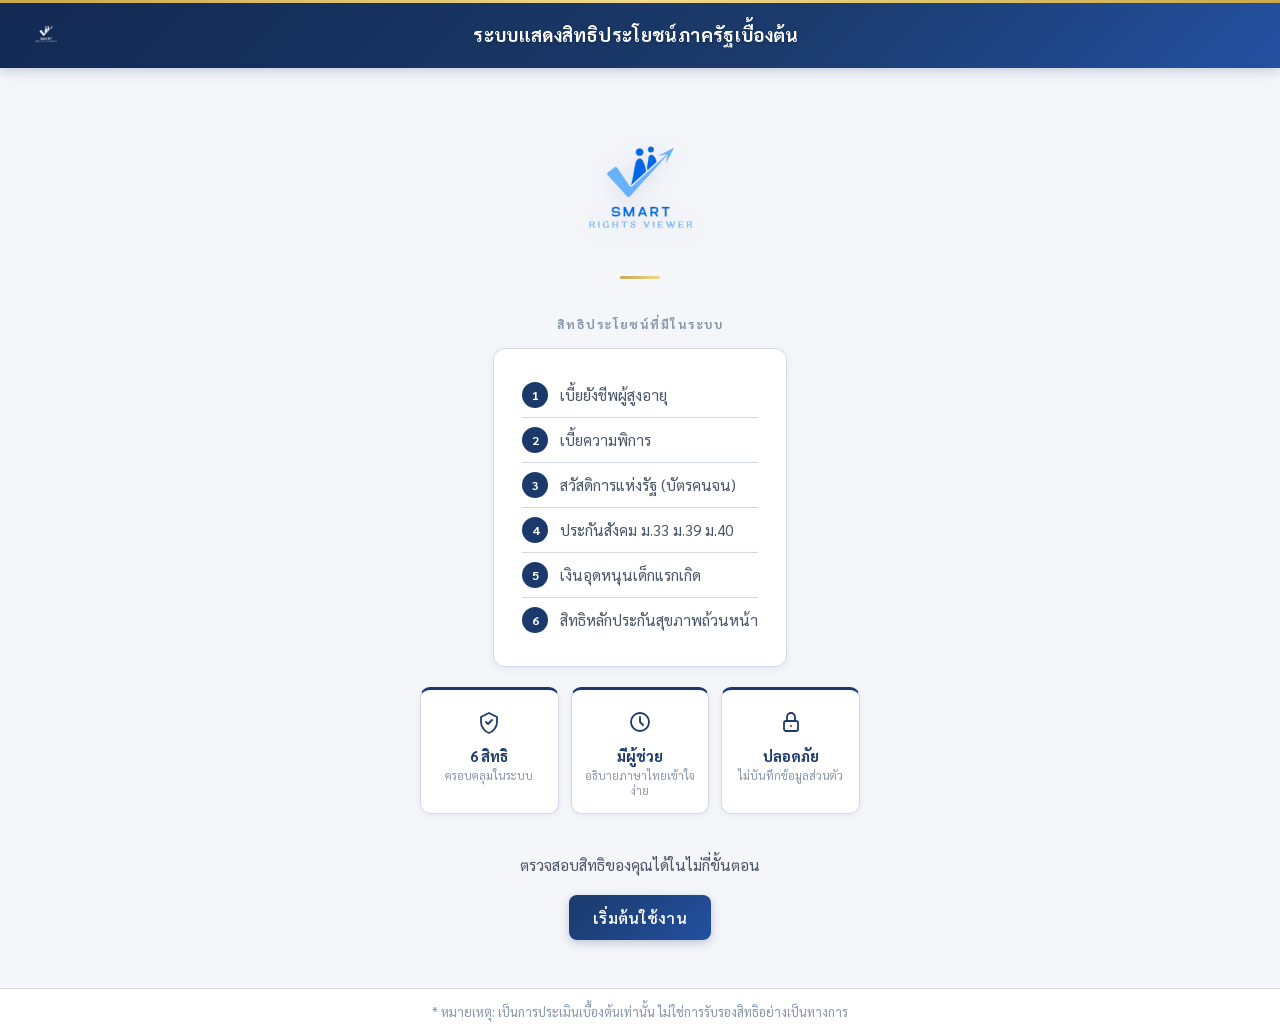
==== index.html @ a603fcb4 "Add Project Mobile" ====
<!DOCTYPE html>
<html lang="th">
<head>
  <meta charset="UTF-8" />
  <meta name="viewport" content="width=device-width, initial-scale=1.0" />
  <title>Smart Rights Viewer</title>
  <link rel="icon" type="image/png" href="logo.png" />
  <link rel="manifest" href="manifest.json" />
  <meta name="theme-color" content="#1B3A6B" />
  <meta name="mobile-web-app-capable" content="yes" />
  <meta name="apple-mobile-web-app-capable" content="yes" />
  <meta name="apple-mobile-web-app-title" content="Smart Rights" />
  <meta name="apple-mobile-web-app-status-bar-style" content="black-translucent" />
  <link rel="apple-touch-icon" href="icons/apple-touch-icon.png" />
  <link href="https://fonts.googleapis.com/css2?family=Sarabun:wght@300;400;500;600;700&display=swap" rel="stylesheet" />
  <link rel="stylesheet" href="styles.css" />
  <style>
    /* กล่องเนื้อหาหลัก จัดกึ่งกลางแนวตั้ง-แนวนอน เต็มความสูงที่เหลือจาก header */
    .content-area {
      flex: 1;
      display: flex;
      flex-direction: column;
      align-items: center;
      justify-content: center;
      padding: 48px 24px 36px;
      text-align: center;
      min-height: calc(100vh - 68px);
    }

    /* อนิเมชันค่อยๆ เลื่อนขึ้นและปรากฏทีละบล็อก (ใช้ :nth-child ไล่ delay ตามลำดับ 4 บล็อกในหน้า) */
    .fade-in {
      opacity: 0;
      transform: translateY(16px);
      animation: fadeUp 0.6s ease forwards;
    }
    .fade-in:nth-child(1) { animation-delay: 0.05s; }
    .fade-in:nth-child(2) { animation-delay: 0.15s; }
    .fade-in:nth-child(3) { animation-delay: 0.25s; }
    .fade-in:nth-child(4) { animation-delay: 0.35s; }

    @keyframes fadeUp {
      to { opacity: 1; transform: translateY(0); }
    }

    /* โลโก้ใหญ่กลางหน้าแรก */
    .hero-logo {
      width: 180px;
      margin: 0 auto 8px;
      display: block;
      filter: drop-shadow(0 4px 12px rgba(27,58,107,0.15));
    }

    /* เส้นคั่นสั้นสีทอง ใต้โลโก้ */
    .section-divider {
      width: 40px; height: 3px;
      background: linear-gradient(90deg, var(--gold), var(--gold-light));
      border-radius: 2px;
      margin: 16px auto 24px;
    }

    .rights-label {
      font-size: 0.78rem; font-weight: 700;
      letter-spacing: 0.12em; text-transform: uppercase;
      color: var(--text-muted); margin-bottom: 16px;
    }

    /* การ์ดแสดงรายการสิทธิทั้ง 6 อย่างที่ระบบรองรับ (static ไม่ได้ดึงจาก API) */
    .rights-card {
      background: var(--card-bg); border: 1px solid var(--border);
      border-radius: 12px; padding: 24px 28px; margin-bottom: 20px;
      box-shadow: 0 2px 8px rgba(27,58,107,0.07);
      text-align: left; max-width: 400px; width: 100%;
    }

    .rights-list { list-style: none; padding: 0; margin: 0; }
    .rights-list li {
      padding: 9px 0; font-size: 0.95rem; color: var(--text-sub);
      display: flex; align-items: center; gap: 12px;
      border-bottom: 1px solid var(--border);
    }
    .rights-list li:last-child { border-bottom: none; }
    .rights-list li .num {
      width: 26px; height: 26px; border-radius: 50%;
      background: var(--navy); color: #fff;
      font-size: 0.78rem; font-weight: 700;
      display: flex; align-items: center; justify-content: center; flex-shrink: 0;
    }

    /* ── Feature bar ── */
    /* แถบการ์ดเล็ก 3 ใบ โชว์จุดเด่นของระบบ (จำนวนสิทธิ/ผู้ช่วย AI/ความปลอดภัย) */
    .feature-bar {
      display: flex; gap: 12px;
      justify-content: center; flex-wrap: wrap;
      margin-bottom: 24px; max-width: 440px; width: 100%;
    }
    .feature-item {
      background: var(--card-bg);
      border: 1px solid var(--border);
      border-top: 3px solid var(--navy);
      border-radius: 10px;
      padding: 16px 12px 14px;
      flex: 1; min-width: 95px;
      box-shadow: 0 2px 6px rgba(27,58,107,0.06);
      text-align: center;
    }
    .feature-icon {
      width: 32px; height: 32px;
      margin: 0 auto 8px;
      display: flex; align-items: center; justify-content: center;
    }
    .feature-icon svg { width: 24px; height: 24px; stroke: var(--navy); }
    .feature-value {
      font-size: 0.92rem; font-weight: 700;
      color: var(--navy); line-height: 1.3;
    }
    .feature-label {
      font-size: 0.7rem; color: var(--text-muted);
      margin-top: 3px; line-height: 1.4;
    }

    /* ข้อความชวนกดปุ่มเริ่มต้นใช้งาน */
    .tagline {
      font-size: 0.97rem; color: var(--text-sub); margin-bottom: 20px;
    }

    /* หมายเหตุท้ายหน้าแรก */
    .footer-note {
      font-size: 0.8rem; color: var(--text-muted);
      padding: 14px 24px; border-top: 1px solid var(--border);
      text-align: center; background: #fff;
    }

    .header-logo {
      width: 36px; height: 36px;
      object-fit: contain; filter: brightness(0) invert(1);
    }
  </style>
</head>
<body>

  <div class="app-header">
    <img src="logo.png" alt="Smart Rights Viewer" class="header-logo" />
    <h1>ระบบแสดงสิทธิประโยชน์ภาครัฐเบื้องต้น</h1>
    <div class="header-spacer"></div>
  </div>

  <div class="content-area">

    <!-- 1: Logo -->
    <div class="fade-in">
      <img src="logo.png" alt="Smart Rights Viewer" class="hero-logo" />
      <div class="section-divider"></div>
    </div>

    <!-- 2: Rights list -->
    <div class="fade-in">
      <p class="rights-label">สิทธิประโยชน์ที่มีในระบบ</p>
      <div class="rights-card">
        <ul class="rights-list">
          <li><span class="num">1</span> เบี้ยยังชีพผู้สูงอายุ</li>
          <li><span class="num">2</span> เบี้ยความพิการ</li>
          <li><span class="num">3</span> สวัสดิการแห่งรัฐ (บัตรคนจน)</li>
          <li><span class="num">4</span> ประกันสังคม ม.33 ม.39 ม.40</li>
          <li><span class="num">5</span> เงินอุดหนุนเด็กแรกเกิด</li>
          <li><span class="num">6</span> สิทธิหลักประกันสุขภาพถ้วนหน้า</li>
        </ul>
      </div>
    </div>

    <!-- 3: Feature highlights -->
    <div class="fade-in feature-bar">

      <div class="feature-item">
        <div class="feature-icon">
          <svg viewBox="0 0 24 24" fill="none" stroke-width="1.8" stroke-linecap="round" stroke-linejoin="round">
            <path d="M12 3L4 7v5c0 5 3.5 9.5 8 11 4.5-1.5 8-6 8-11V7L12 3z"/>
            <path d="M9 12l2 2 4-4"/>
          </svg>
        </div>
        <div class="feature-value">6 สิทธิ</div>
        <div class="feature-label">ครอบคลุมในระบบ</div>
      </div>

      <div class="feature-item">
        <div class="feature-icon">
          <svg viewBox="0 0 24 24" fill="none" stroke-width="1.8" stroke-linecap="round" stroke-linejoin="round">
            <circle cx="12" cy="12" r="9"/>
            <path d="M12 7v5l3 3"/>
          </svg>

        </div>
        <div class="feature-value">มีผู้ช่วย</div>
        <div class="feature-label">อธิบายภาษาไทยเข้าใจง่าย</div>
      </div>

      <div class="feature-item">
        <div class="feature-icon">
          <svg viewBox="0 0 24 24" fill="none" stroke-width="1.8" stroke-linecap="round" stroke-linejoin="round">
            <rect x="5" y="11" width="14" height="10" rx="2"/>
            <path d="M8 11V7a4 4 0 018 0v4"/>
            <circle cx="12" cy="16" r="1" fill="var(--navy)" stroke="none"/>
          </svg>
        </div>
        <div class="feature-value">ปลอดภัย</div>
        <div class="feature-label">ไม่บันทึกข้อมูลส่วนตัว</div>
      </div>

    </div>

    <!-- 4: CTA — ปุ่มพาไปหน้ากรอกข้อมูล (input.html) เพื่อเริ่ม flow ตรวจสอบสิทธิ -->
    <div class="fade-in">
      <p class="tagline">ตรวจสอบสิทธิของคุณได้ในไม่กี่ขั้นตอน</p>
      <a class="btn-action primary" href="input.html">เริ่มต้นใช้งาน</a>
      <div style="margin-top:12px"><button id="install-btn" class="btn-action secondary" style="display:none" onclick="installApp()">ติดตั้งแอปลงเครื่อง</button></div>
    </div>

  </div>

  <div class="footer-note">* หมายเหตุ: เป็นการประเมินเบื้องต้นเท่านั้น ไม่ใช่การรับรองสิทธิอย่างเป็นทางการ</div>

  <script src="pwa.js"></script>
</body>
</html>
---- styles.css ----
/* =============================================================
   styles.css  —  Shared styles for all pages
   ============================================================= */

/* ── Variables ─────────────────────────────────────────────── */
/* สีหลักของธีม (โทนกรมท่า+ทอง) ใช้ผ่าน var(--xxx) ในทุกไฟล์ CSS/inline style ของเว็บ */
:root {
  --navy:       #1B3A6B;
  --navy-dark:  #122952;
  --navy-light: #2350A0;
  --gold:       #C8A84B;
  --gold-light: #F0D98B;
  --surface:    #F4F6FA;
  --card-bg:    #FFFFFF;
  --border:     #D0D8E8;
  --text-main:  #1A2340;
  --text-sub:   #4A5568;
  --text-muted: #8796AB;
}

/* ── Reset & Base ───────────────────────────────────────────── */
/* box-sizing มาตรฐาน + ฟอนต์/สีพื้นหลังพื้นฐานของทุกหน้า */
* { box-sizing: border-box; }

body {
  font-family: 'Sarabun', sans-serif;
  background: var(--surface);
  min-height: 100vh;
  color: var(--text-main);
  font-size: 16px;
  margin: 0;
}

/* ── Header ─────────────────────────────────────────────────── */
/* แถบ header สีกรมท่าแบบ sticky ด้านบนของทุกหน้า มีเส้นสีทองคาดบน */
.app-header {
  background: linear-gradient(135deg, var(--navy-dark) 0%, var(--navy) 60%, var(--navy-light) 100%);
  padding: 0 28px;
  height: 68px;
  display: flex;
  align-items: center;
  position: sticky;
  top: 0;
  z-index: 100;
  box-shadow: 0 2px 12px rgba(27,58,107,0.25);
}

/* gold accent line at top of header */
.app-header::before {
  content: '';
  position: absolute;
  top: 0; left: 0; right: 0;
  height: 3px;
  background: linear-gradient(90deg, var(--gold), var(--gold-light), var(--gold));
}

.app-header h1 {
  flex: 1;
  text-align: center;
  font-size: 1.15rem;
  font-weight: 700;
  margin: 0;
  color: #fff;
  letter-spacing: 0.02em;
  text-shadow: 0 1px 3px rgba(0,0,0,0.2);
}

.header-spacer { width: 44px; }

/* ── Buttons ────────────────────────────────────────────────── */
/* ปุ่มมาตรฐาน 2 แบบ: primary (สีเข้มเน้นการกระทำหลัก) และ secondary (ขอบบาง ใช้รอง) */
.btn-action {
  border: none;
  border-radius: 8px;
  padding: 12px 24px;
  font-family: 'Sarabun', sans-serif;
  font-size: 0.97rem;
  font-weight: 600;
  cursor: pointer;
  transition: all 0.2s;
  letter-spacing: 0.01em;
  text-decoration: none;
  display: inline-flex;
  align-items: center;
  justify-content: center;
}
.btn-action.primary {
  background: linear-gradient(135deg, var(--navy) 0%, var(--navy-light) 100%);
  color: #fff;
  box-shadow: 0 3px 10px rgba(27,58,107,0.25);
}
.btn-action.primary:hover {
  background: linear-gradient(135deg, var(--navy-dark) 0%, var(--navy) 100%);
  box-shadow: 0 4px 14px rgba(27,58,107,0.35);
  transform: translateY(-1px);
}
.btn-action.secondary {
  background: #fff;
  color: var(--navy);
  border: 1.5px solid var(--border);
}
.btn-action.secondary:hover {
  background: var(--surface);
  border-color: var(--navy-light);
}

/* ── Section title (used on input & result) ─────────────────── */
/* หัวข้อย่อยตัวพิมพ์ใหญ่พร้อมขีดสีทองด้านหน้า ใช้คั่นแต่ละส่วนของเนื้อหา */
.section-title {
  font-size: 0.75rem;
  font-weight: 700;
  letter-spacing: 0.12em;
  text-transform: uppercase;
  color: var(--navy);
  margin-bottom: 20px;
  padding-bottom: 10px;
  border-bottom: 2px solid var(--border);
  display: flex;
  align-items: center;
  gap: 8px;
}
.section-title::before {
  content: '';
  display: inline-block;
  width: 4px;
  height: 16px;
  background: var(--gold);
  border-radius: 2px;
}

/* ── Footer actions bar ─────────────────────────────────────── */
/* แถบปุ่มล่างสุดของหน้า (input.html / result.html) ติดกับขอบล่างพร้อมเงาบางๆ */
.footer-actions {
  border-top: 1px solid var(--border);
  padding: 18px 32px;
  display: flex;
  gap: 12px;
  background: #fff;
  box-shadow: 0 -2px 8px rgba(27,58,107,0.06);
}

/* ── Responsive ─────────────────────────────────────────────── */
@media (max-width: 576px) {
  .app-header h1  { font-size: 0.95rem; }
  .footer-actions { padding: 14px 16px; }
}
/* ── PWA: รองรับ notch / status bar โปร่งใสบน iOS ── */
.app-header { padding-top: env(safe-area-inset-top); height: calc(68px + env(safe-area-inset-top)); }
.footer-actions { padding-bottom: calc(18px + env(safe-area-inset-bottom)); }
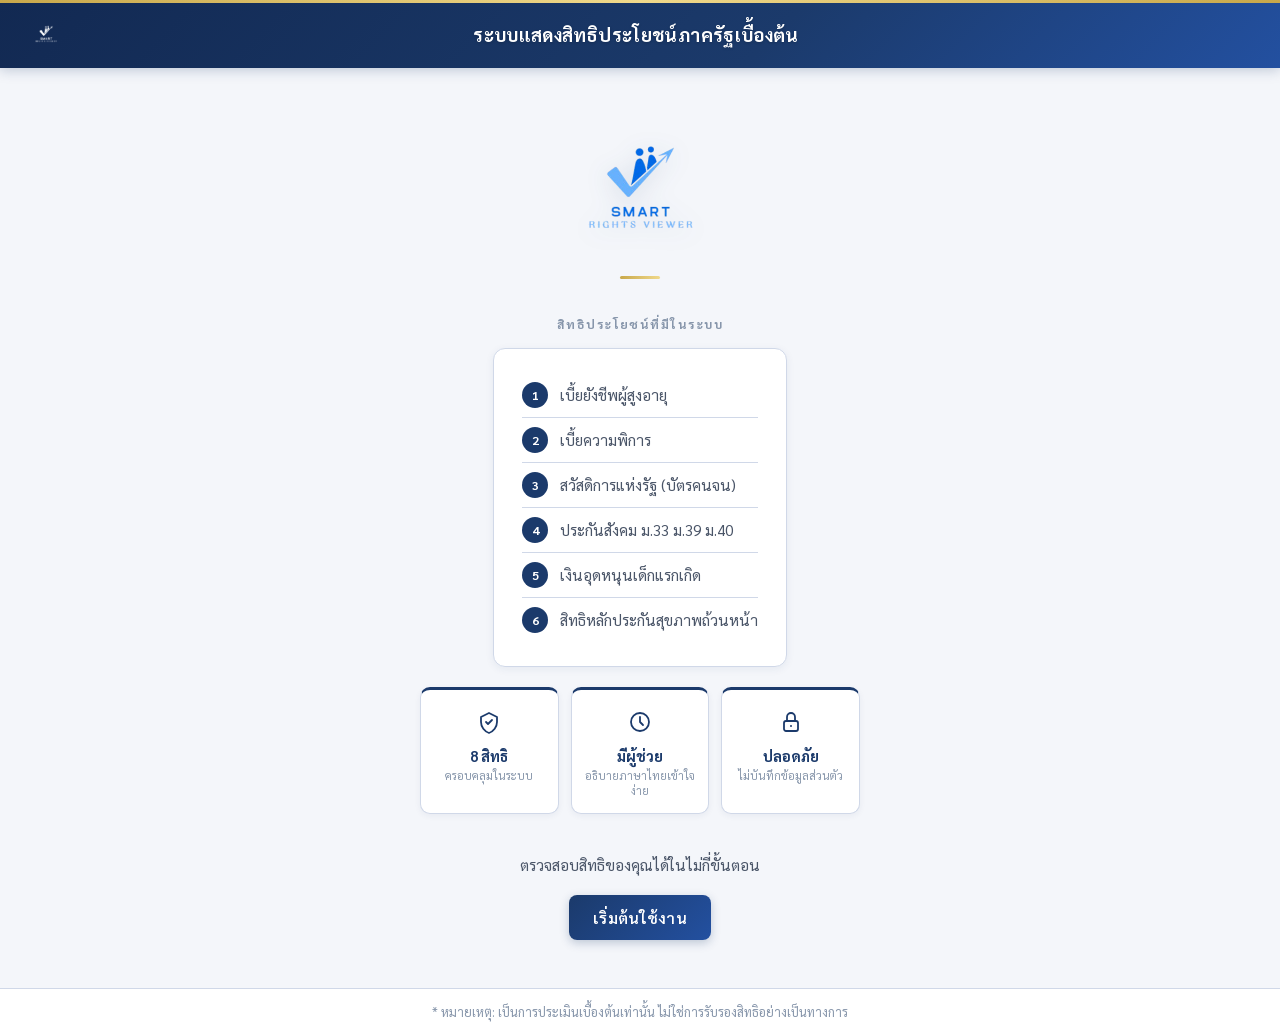
==== commit 86915a3b: "Add .apk File/Edit README" ====
--- a/index.html
+++ b/index.html
@@ -177,7 +177,7 @@
             <path d="M9 12l2 2 4-4"/>
           </svg>
         </div>
-        <div class="feature-value">6 สิทธิ</div>
+        <div class="feature-value">8 สิทธิ</div>
         <div class="feature-label">ครอบคลุมในระบบ</div>
       </div>
 
